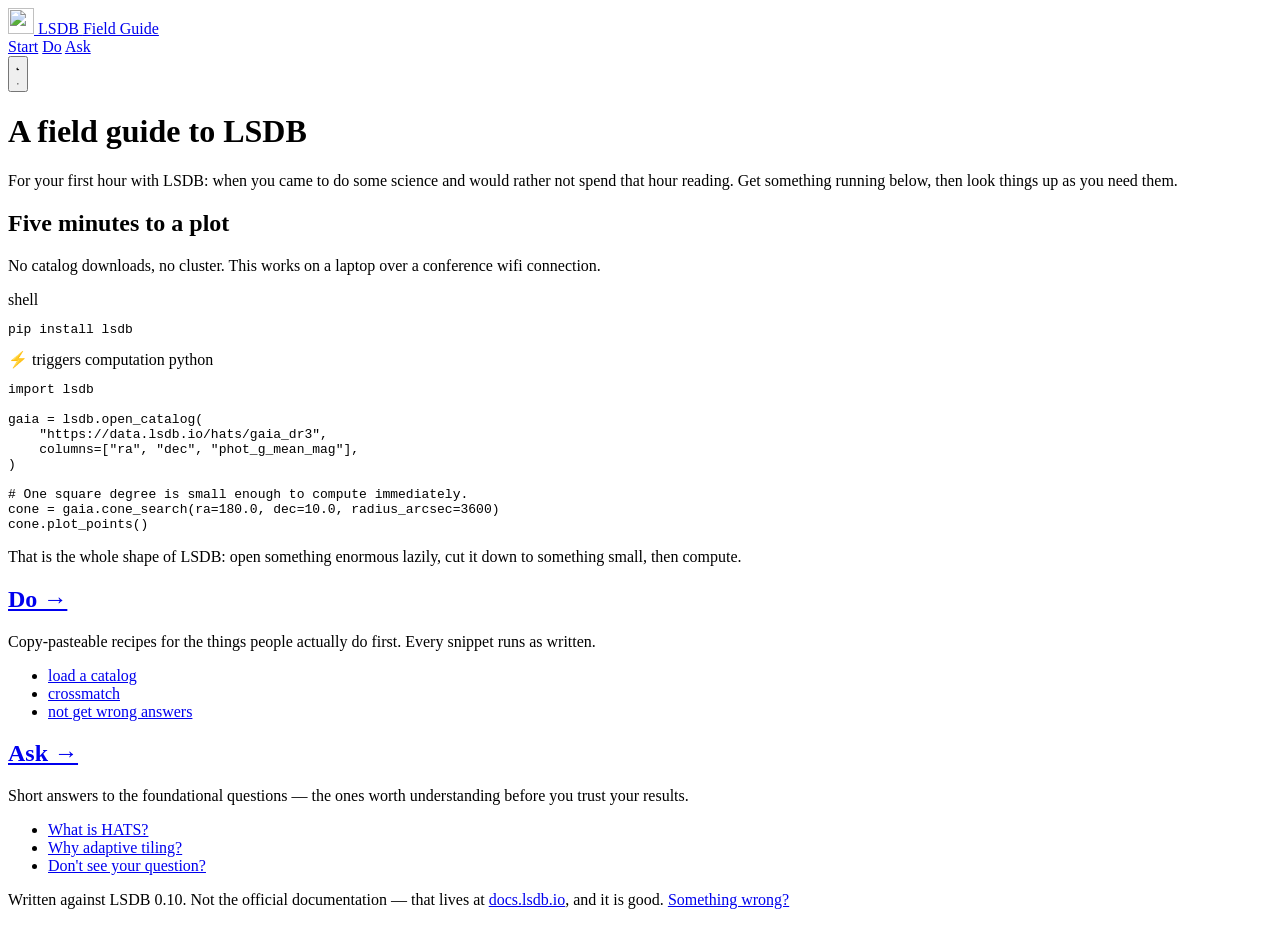
==== index.html @ 91d39778 "Add 'make one from a dataframe'; first-person heading; drop benchmarks from Do - New Load-a-catalog " ====
<!doctype html>
<html lang="en">
<head>
<meta charset="utf-8">
<meta name="viewport" content="width=device-width, initial-scale=1">
<title>LSDB Field Guide</title>
<meta name="description" content="A quick reference for your first hour with LSDB: get something running, then look up what you need.">
<link rel="icon" href="assets/img/favicon-32.png" sizes="32x32">
<link rel="apple-touch-icon" href="assets/img/apple-touch-icon.png">
<link rel="stylesheet" href="assets/style.css">
<script>
  // Applied before first paint so an explicit theme choice never flashes.
  try { var t = localStorage.getItem("theme"); if (t) document.documentElement.dataset.theme = t; } catch (e) {}
</script>
</head>
<body>

<header class="topbar">
  <a class="topbar__brand" href="index.html">
    <img src="assets/img/lsdb-logo.webp" alt="" width="26" height="26">
    LSDB <span>Field Guide</span>
  </a>
  <nav class="topbar__nav">
    <a href="index.html" aria-current="page">Start</a>
    <a href="do.html">Do</a>
    <a href="ask.html">Ask</a>
  </nav>
  <div class="topbar__actions">
    <button class="themetoggle" type="button" aria-label="Switch between light and dark" title="Switch between light and dark">
      <svg class="moon" viewBox="0 0 24 24" aria-hidden="true"><path d="M21 12.8A9 9 0 1 1 11.2 3a7 7 0 0 0 9.8 9.8z"/></svg>
      <svg class="sun" viewBox="0 0 24 24" aria-hidden="true"><circle cx="12" cy="12" r="4.2"/><path d="M12 2v2M12 20v2M2 12h2M20 12h2M4.9 4.9l1.4 1.4M17.7 17.7l1.4 1.4M19.1 4.9l-1.4 1.4M6.3 17.7l-1.4 1.4"/></svg>
    </button>
  </div>
</header>

<div class="shell shell--solo">
  <main class="content">

    <div class="pagehead">
      <h1>A field guide to LSDB</h1>
      <p>For your first hour with LSDB: when you came to do some science and would
         rather not spend that hour reading. Get something running below, then look things
         up as you need them.</p>
    </div>

    <section class="starter" id="five-minutes">
      <h2>Five minutes to a plot</h2>
      <p>No catalog downloads, no cluster. This works on a laptop over a conference wifi connection.</p>

      <div class="snippet" data-setup="none" data-verify="skip" data-skip-reason="installs packages">
        <div class="snippet__bar"><span class="snippet__label">shell</span></div>
        <pre><code>pip install lsdb</code></pre>
      </div>

      <div class="snippet" data-setup="none" data-verify="run">
        <div class="snippet__bar">
          <span class="badge badge--hot">&#9889; triggers computation</span>
          <span class="snippet__label">python</span>
        </div>
        <pre><code>import lsdb

gaia = lsdb.open_catalog(
    "https://data.lsdb.io/hats/gaia_dr3",
    columns=["ra", "dec", "phot_g_mean_mag"],
)

# One square degree is small enough to compute immediately.
cone = gaia.cone_search(ra=180.0, dec=10.0, radius_arcsec=3600)
cone.plot_points()</code></pre>
      </div>

      <p style="margin-bottom:0">That is the whole shape of LSDB: open something enormous lazily,
         cut it down to something small, then compute.</p>
    </section>

    <div class="doors">
      <div class="door">
        <h2><a href="do.html">Do &rarr;</a></h2>
        <p>Copy-pasteable recipes for the things people actually do first. Every snippet runs
           as written.</p>
        <ul>
          <li><a href="do.html#load-a-catalog">load a catalog</a></li>
          <li><a href="do.html#crossmatch">crossmatch</a></li>
          <li><a href="do.html#crossmatch-margins">not get wrong answers</a></li>
        </ul>
      </div>
      <div class="door">
        <h2><a href="ask.html">Ask &rarr;</a></h2>
        <p>Short answers to the foundational questions &mdash; the ones worth understanding
           before you trust your results.</p>
        <ul>
          <li><a href="ask.html#what-is-hats">What is HATS?</a></li>
          <li><a href="ask.html#hats-adaptive">Why adaptive tiling?</a></li>
          <li><a href="ask.html#more-help">Don't see your question?</a></li>
        </ul>
      </div>
    </div>

    <footer class="footer">
      <p>Written against LSDB 0.10. Not the official documentation &mdash; that lives at
         <a href="https://docs.lsdb.io">docs.lsdb.io</a>, and it is good.
         <a href="https://github.com/olivialynn/lsdb-field-guide/issues">Something wrong?</a></p>
    </footer>

  </main>
</div>

<script src="assets/site.js"></script>
</body>
</html>
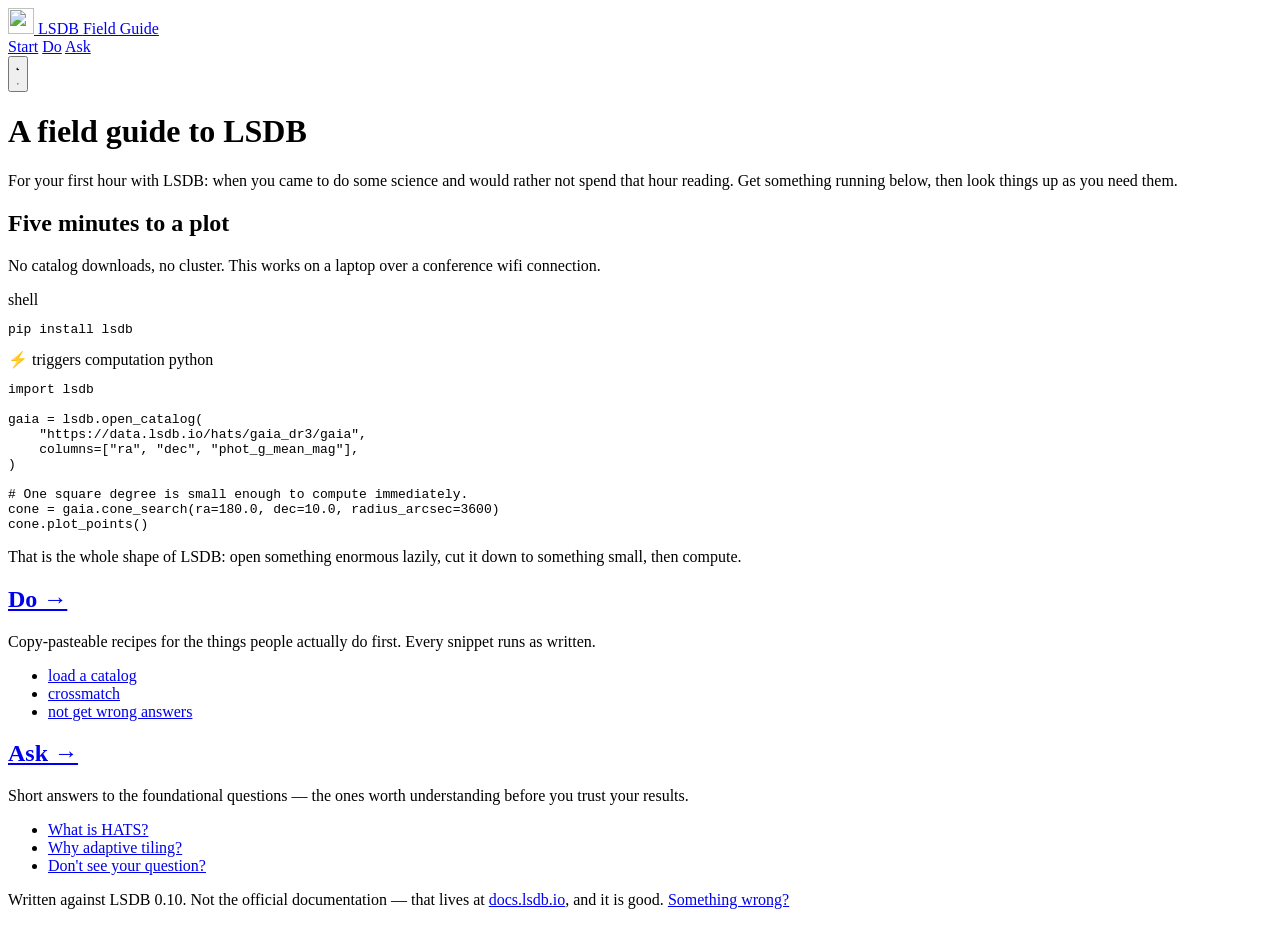
==== commit e75c5f40: "Fix the starter snippet's catalog URL index.html pointed at https://data.lsdb.io/hats/gaia_dr3, whic" ====
--- a/index.html
+++ b/index.html
@@ -60,7 +60,7 @@
         <pre><code>import lsdb
 
 gaia = lsdb.open_catalog(
-    "https://data.lsdb.io/hats/gaia_dr3",
+    "https://data.lsdb.io/hats/gaia_dr3/gaia",
     columns=["ra", "dec", "phot_g_mean_mag"],
 )
 
@@ -99,7 +99,7 @@
     <footer class="footer">
       <p>Written against LSDB 0.10. Not the official documentation &mdash; that lives at
          <a href="https://docs.lsdb.io">docs.lsdb.io</a>, and it is good.
-         <a href="https://github.com/olivialynn/lsdb-field-guide/issues">Something wrong?</a></p>
+         <a href="https://github.com/astronomy-commons/lsdb-field-guide/issues">Something wrong?</a></p>
     </footer>
 
   </main>
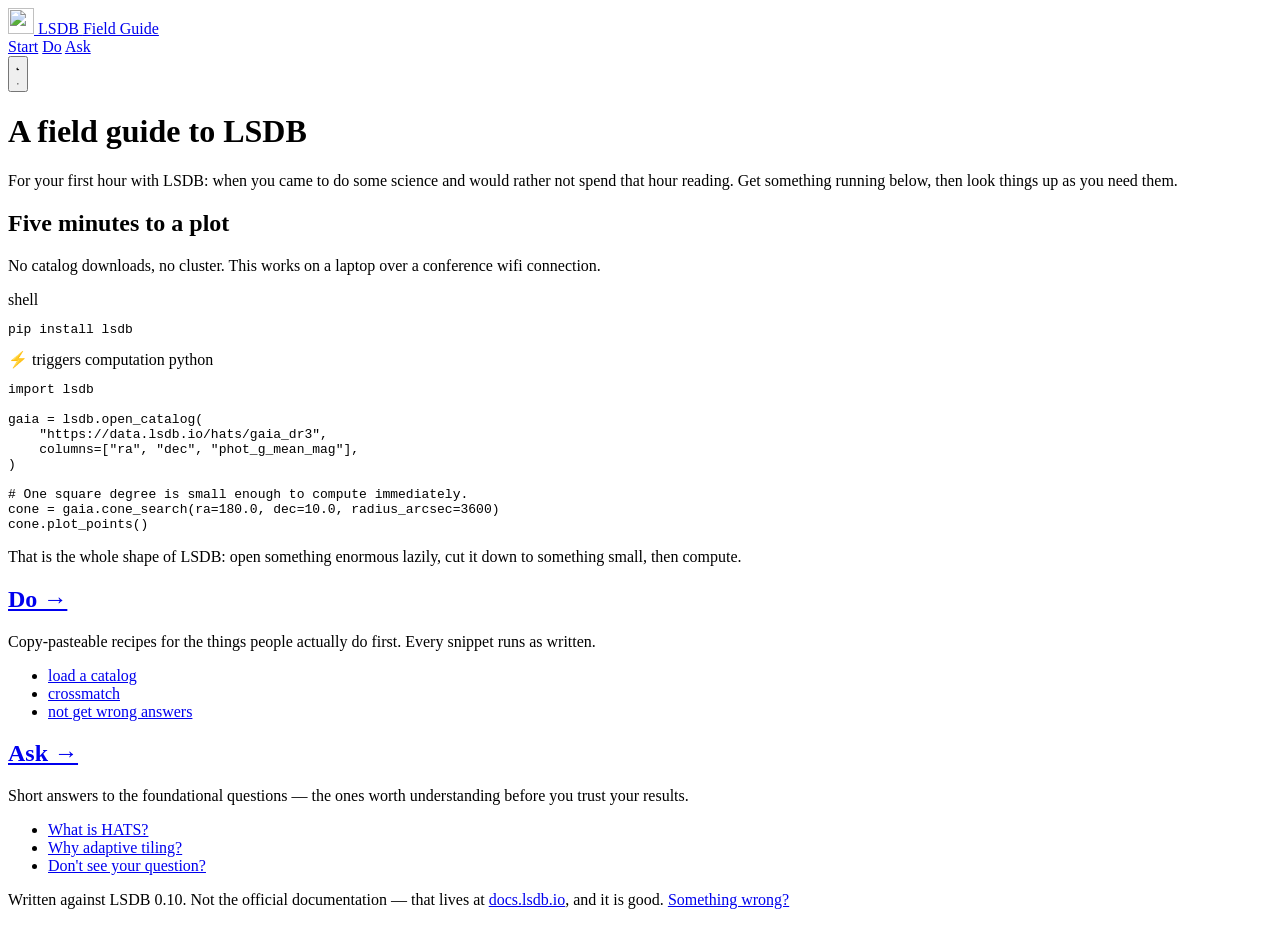
==== commit 6c5ba19d: "Restore the collection URL in the starter snippet Reverts my own change. data.lsdb.io/hats/gaia_dr3 " ====
--- a/index.html
+++ b/index.html
@@ -60,7 +60,7 @@
         <pre><code>import lsdb
 
 gaia = lsdb.open_catalog(
-    "https://data.lsdb.io/hats/gaia_dr3/gaia",
+    "https://data.lsdb.io/hats/gaia_dr3",
     columns=["ra", "dec", "phot_g_mean_mag"],
 )
 
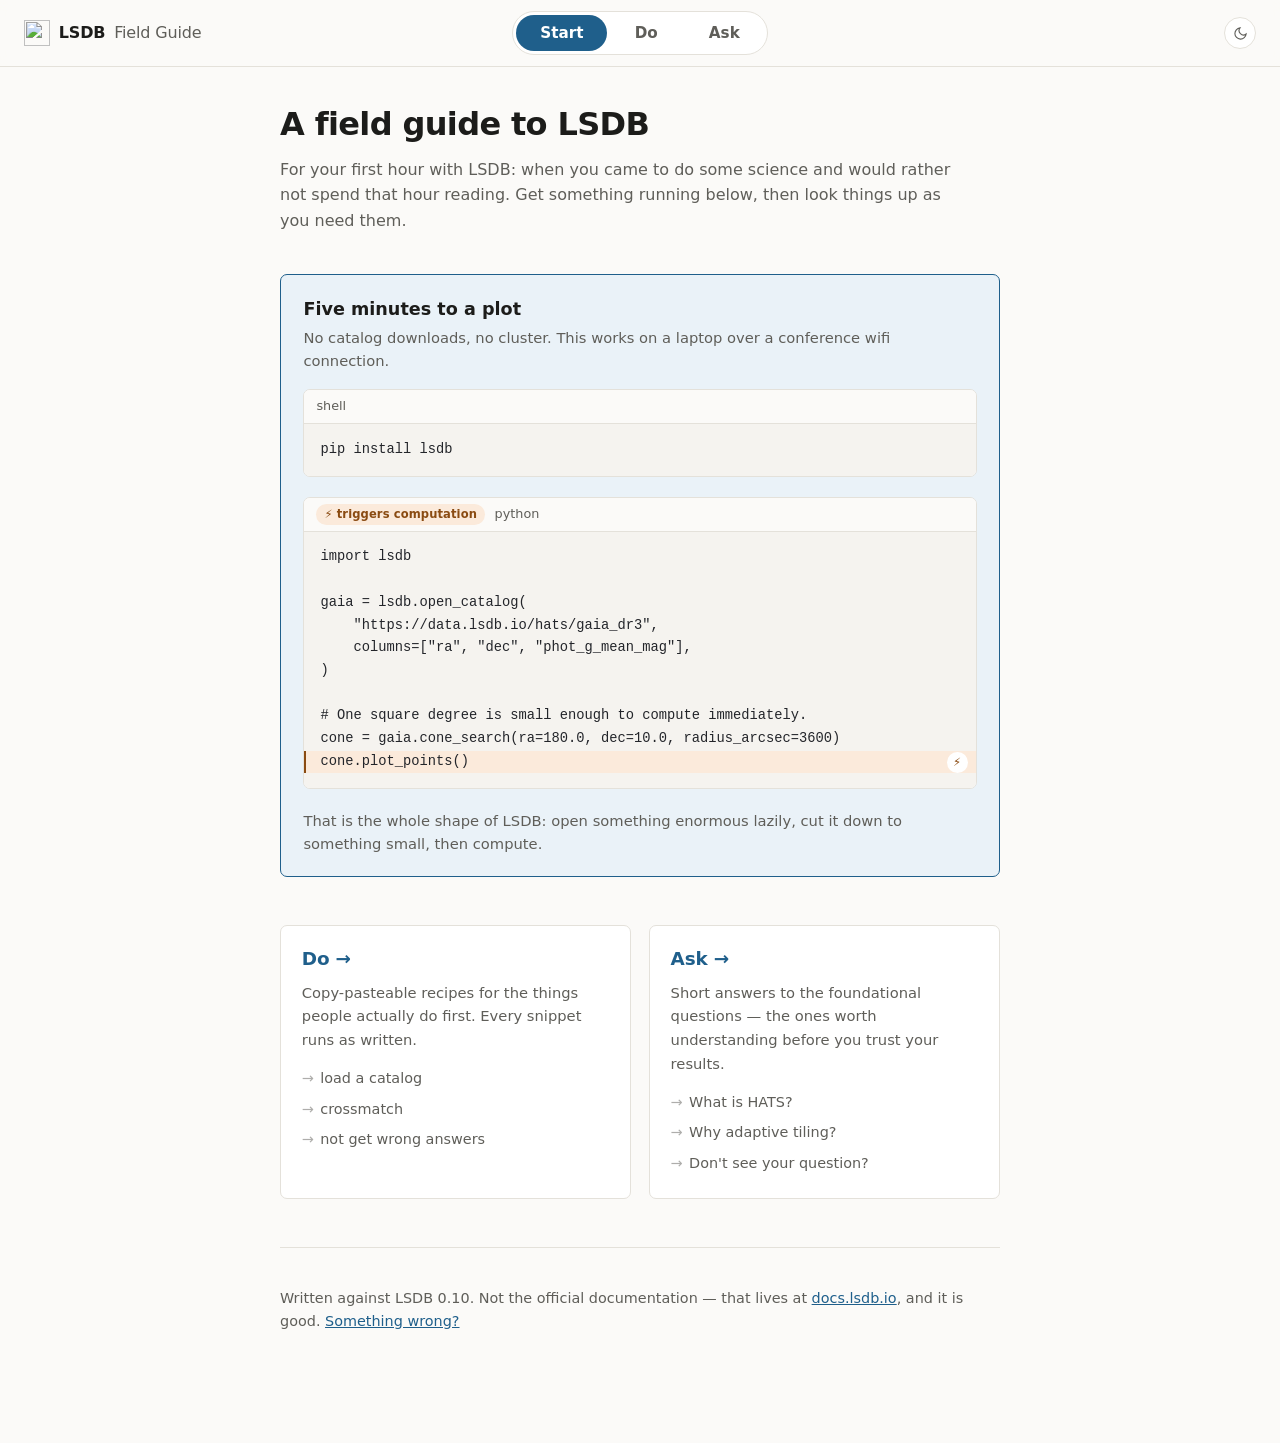
==== commit 7c1ec462: "Mark the line in each snippet that triggers computation The badge in the snippet bar says a snippet " ====
--- a/index.html
+++ b/index.html
@@ -66,7 +66,7 @@
 
 # One square degree is small enough to compute immediately.
 cone = gaia.cone_search(ra=180.0, dec=10.0, radius_arcsec=3600)
-cone.plot_points()</code></pre>
+<span class="hot">cone.plot_points()</span></code></pre>
       </div>
 
       <p style="margin-bottom:0">That is the whole shape of LSDB: open something enormous lazily,
--- a/assets/style.css
+++ b/assets/style.css
@@ -0,0 +1,388 @@
+/* LSDB Field Guide — one hand-written stylesheet, no build step. */
+
+:root {
+  --bg:        #fbfaf8;
+  --surface:   #ffffff;
+  --text:      #1c1c1a;
+  --muted:     #5f5e59;
+  --border:    #e4e1da;
+  --accent:    #1f5f8b;
+  --accent-bg: #eaf2f8;
+  --code-bg:   #f5f3ef;
+  --code-text: #23252a;
+  --warn-bg:   #fdf3e7;
+  --warn-bd:   #d98324;
+  --warn-tx:   #7a4a10;
+  --on-accent: #ffffff;
+  --hot-bg:    #fbeadb;
+  --hot-tx:    #8a4b12;
+  --radius: 7px;
+  --sans: ui-sans-serif, system-ui, -apple-system, "Segoe UI", Helvetica, Arial, sans-serif;
+  --mono: ui-monospace, SFMono-Regular, "SF Mono", Menlo, Consolas, monospace;
+}
+
+/* Dark tokens live in two places on purpose: the media query serves viewers who
+   never touch the toggle, the attribute rule serves those who do. */
+@media (prefers-color-scheme: dark) {
+  :root:not([data-theme="light"]) {
+    --bg:        #16171a;
+    --surface:   #1d1f23;
+    --text:      #e8e6e1;
+    --muted:     #9b988f;
+    --border:    #2f323a;
+    --accent:    #84b6dd;
+    --accent-bg: #1a2530;
+    --code-bg:   #202329;
+    --code-text: #e2e0da;
+    --warn-bg:   #2b2116;
+    --warn-bd:   #c07a2a;
+    --warn-tx:   #f0c088;
+    --hot-bg:    #33241a;
+    --hot-tx:    #e0a065;
+    --on-accent: #10161c;
+  }
+}
+
+:root[data-theme="dark"] {
+    --bg:        #16171a;
+    --surface:   #1d1f23;
+    --text:      #e8e6e1;
+    --muted:     #9b988f;
+    --border:    #2f323a;
+    --accent:    #84b6dd;
+    --accent-bg: #1a2530;
+    --code-bg:   #202329;
+    --code-text: #e2e0da;
+    --warn-bg:   #2b2116;
+    --warn-bd:   #c07a2a;
+    --warn-tx:   #f0c088;
+    --hot-bg:    #33241a;
+    --hot-tx:    #e0a065;
+    --on-accent: #10161c;
+}
+
+* { box-sizing: border-box; }
+
+html { scroll-behavior: smooth; scroll-padding-top: 5rem; }
+
+body {
+  margin: 0;
+  background: var(--bg);
+  color: var(--text);
+  font: 16px/1.6 var(--sans);
+  -webkit-font-smoothing: antialiased;
+}
+
+/* ---------- top bar ---------- */
+
+.topbar {
+  position: sticky; top: 0; z-index: 50;
+  display: grid; grid-template-columns: 1fr auto 1fr; align-items: center; gap: 1rem;
+  padding: 0.7rem 1.5rem;
+  background: color-mix(in srgb, var(--bg) 88%, transparent);
+  backdrop-filter: blur(8px);
+  border-bottom: 1px solid var(--border);
+}
+.topbar__brand {
+  justify-self: start; display: flex; align-items: center; gap: 0.55rem;
+  font-weight: 650; letter-spacing: -0.01em; text-decoration: none; color: var(--text);
+}
+.topbar__brand img { width: 26px; height: 26px; display: block; }
+.topbar__brand span { color: var(--muted); font-weight: 400; }
+
+.topbar__nav {
+  justify-self: center; display: flex; gap: 0.2rem;
+  padding: 0.2rem; border: 1px solid var(--border); border-radius: 100px;
+  background: var(--surface);
+}
+.topbar__nav a {
+  padding: 0.35rem 1.5rem; border-radius: 100px; text-decoration: none;
+  color: var(--muted); font-weight: 600; font-size: 0.95rem;
+}
+.topbar__nav a:hover { color: var(--text); }
+.topbar__nav a[aria-current="page"] { background: var(--accent); color: var(--on-accent); }
+
+.topbar__actions { justify-self: end; }
+.themetoggle {
+  display: grid; place-items: center; width: 2rem; height: 2rem;
+  border: 1px solid var(--border); border-radius: 50%;
+  background: var(--surface); color: var(--muted); cursor: pointer;
+}
+.themetoggle:hover { color: var(--accent); border-color: var(--accent); }
+.themetoggle svg { width: 15px; height: 15px; fill: none; stroke: currentColor; stroke-width: 1.8; }
+.themetoggle .sun { display: none; }
+:root[data-theme="dark"] .themetoggle .sun { display: block; }
+:root[data-theme="dark"] .themetoggle .moon { display: none; }
+@media (prefers-color-scheme: dark) {
+  :root:not([data-theme="light"]) .themetoggle .sun { display: block; }
+  :root:not([data-theme="light"]) .themetoggle .moon { display: none; }
+}
+
+/* ---------- layout ---------- */
+
+.shell {
+  display: grid;
+  grid-template-columns: 15rem minmax(0, 1fr);
+  gap: 3rem;
+  max-width: 68rem;
+  margin: 0 auto;
+  padding: 2rem 1.5rem 6rem;
+}
+
+.sidebar { position: sticky; top: 4.5rem; align-self: start; max-height: calc(100vh - 6rem); overflow-y: auto; }
+.sidebar h2 {
+  font-size: 0.7rem; text-transform: uppercase; letter-spacing: 0.09em;
+  color: var(--muted); margin: 0 0 0.75rem;
+}
+.sidebar ol { list-style: none; margin: 0; padding: 0; }
+.sidebar li { margin: 0; }
+/* Air between groups, so the eye lands on sections rather than scanning 31 lines. */
+.sidebar li:not(.is-sub) { margin-top: 1.15rem; }
+.sidebar li:first-child { margin-top: 0; }
+.sidebar a { display: block; text-decoration: none; }
+
+/* Section entries carry no rail: they are the things you scan for. */
+.sidebar li:not(.is-sub) > a {
+  padding: 0.2rem 0;
+  color: var(--text); font-weight: 650; font-size: 0.93rem;
+  letter-spacing: -0.005em;
+}
+.sidebar li:not(.is-sub) > a:hover,
+.sidebar li:not(.is-sub) > a.is-active { color: var(--accent); }
+
+/* Subsections hang off a rail, which now marks what belongs to what. */
+.sidebar .is-sub > a {
+  padding: 0.26rem 0 0.26rem 0.8rem;
+  border-left: 2px solid var(--border);
+  color: var(--muted); font-size: 0.85rem;
+}
+.sidebar .is-sub > a:hover { color: var(--text); border-left-color: var(--muted); }
+.sidebar .is-sub > a.is-active { color: var(--accent); border-left-color: var(--accent); font-weight: 550; }
+
+.content { min-width: 0; }
+
+/* Start has no sidebar: one narrower column, centred. */
+.shell--solo { grid-template-columns: minmax(0, 1fr); max-width: 48rem; }
+
+/* ---------- doors into Do and Ask ---------- */
+
+.doors { display: grid; grid-template-columns: 1fr 1fr; gap: 1.1rem; margin: 2.75rem 0 3rem; }
+.door {
+  padding: 1.15rem 1.3rem; background: var(--surface);
+  border: 1px solid var(--border); border-radius: var(--radius);
+}
+.door h2 { margin: 0 0 0.45rem; font-size: 1.15rem; letter-spacing: -0.01em; }
+.door h2 a { text-decoration: none; }
+.door > p { margin: 0 0 0.85rem; color: var(--muted); font-size: 0.92rem; }
+.door ul { margin: 0; padding: 0; list-style: none; }
+.door li { margin-bottom: 0.3rem; }
+.door li a { color: var(--muted); font-size: 0.9rem; text-decoration: none; }
+.door li a::before { content: "\2192"; opacity: 0.5; margin-right: 0.4rem; }
+.door li a:hover { color: var(--accent); }
+
+@media (max-width: 40rem) {
+  .doors { grid-template-columns: 1fr; }
+}
+
+/* ---------- page head ---------- */
+
+.pagehead { margin-bottom: 2.5rem; }
+.pagehead h1 { font-size: 2rem; letter-spacing: -0.02em; margin: 0 0 0.4rem; }
+.pagehead p { color: var(--muted); margin: 0; max-width: 42rem; }
+.pagehead p + p { margin-top: 0.7rem; }
+.pagehead ul { margin: 1rem 0 0; padding: 0; list-style: none; max-width: 44rem; color: var(--muted); }
+.pagehead li { position: relative; padding-left: 1.15rem; margin-bottom: 0.5rem; }
+.pagehead li::before { content: "\2014"; position: absolute; left: 0; opacity: 0.45; }
+
+/* ---------- sections ---------- */
+
+/* The rule sits above the heading so it separates sections, rather than
+   underlining a title. h2 doubles its size gap over h3 (1.7 vs 1.1). */
+.section {
+  border-top: 1px solid var(--border);
+  padding-top: 2.25rem;
+  margin-bottom: 4.5rem;
+}
+.section > h2 {
+  font-size: 1.7rem; font-weight: 700; letter-spacing: -0.02em;
+  margin: 0 0 1.25rem;
+}
+/* Bind the heading to its own content: big space above the rule, less below
+   the title, so the section reads as one block rather than a floating label. */
+.section > h2 + h3 { margin-top: 1.5rem; }
+.section h3 {
+  font-size: 1.1rem; font-weight: 650; letter-spacing: -0.005em;
+  margin: 2.75rem 0 0.6rem;
+}
+.section p { max-width: 44rem; }
+.section ul { max-width: 44rem; }
+
+.anchor { color: var(--border); text-decoration: none; font-weight: 400; font-size: 0.65em; margin-left: 0.5rem; }
+.section > h2:hover .anchor { color: var(--accent); }
+
+/* ---------- snippets ---------- */
+
+.snippet { margin: 1rem 0 1.25rem; border: 1px solid var(--border); border-radius: var(--radius); overflow: hidden; background: var(--surface); }
+.snippet__bar {
+  display: flex; align-items: center; gap: 0.6rem;
+  padding: 0.4rem 0.6rem 0.4rem 0.75rem;
+  border-bottom: 1px solid var(--border);
+  background: var(--bg);
+}
+.snippet__label { font-size: 0.8rem; color: var(--muted); margin-right: auto; }
+.snippet pre { margin: 0; padding: 0.9rem 1rem; overflow-x: auto; background: var(--code-bg); }
+.snippet code { font: 0.86rem/1.65 var(--mono); color: var(--code-text); }
+
+/* Marks the line inside a snippet that actually costs something. The badge in the
+   bar says a snippet computes; this says where. Used only when some lines in the
+   snippet are cool -- if everything computes, the badge already told the whole
+   story and tinting every line just looks like a rendering fault.
+   The bolt is a pseudo-element, so it never lands in the clipboard or the a11y
+   tree, and it declares .badge's font outright: inside <code> it would otherwise
+   inherit --mono and resolve a different glyph than the badge it echoes. */
+.snippet pre code { display: block; width: max-content; min-width: 100%; }
+
+.snippet .hot {
+  display: block; position: relative;
+  margin-inline: -1rem;
+  padding-left: calc(1rem - 2px); padding-right: 2.4rem;
+  border-left: 2px solid var(--hot-tx);
+  background: var(--hot-bg);
+}
+.snippet .hot::after {
+  content: "\26A1";
+  position: absolute; top: 0.1rem; right: 0.5rem;
+  background: var(--surface); color: var(--hot-tx);
+  border-radius: 100px; padding: 0.1rem 0.4rem;
+  font-family: var(--sans); font-size: 0.72rem; font-weight: 550;
+  line-height: 1.5; letter-spacing: 0.01em;
+}
+
+.copy {
+  border: 1px solid var(--border); background: var(--surface);
+  color: var(--muted); border-radius: 5px; padding: 0.2rem 0.55rem;
+  font: 0.76rem var(--sans); cursor: pointer;
+}
+.copy:hover { color: var(--text); border-color: var(--accent); }
+
+/* Points at a notebook where this operation is used. Deliberately says "used in"
+   rather than "from": these snippets were written and run for this site, not
+   lifted out of the notebooks. */
+.snippet__src {
+  display: inline-flex; align-items: center; gap: 0.35rem;
+  color: var(--muted); font-size: 0.76rem; text-decoration: none; white-space: nowrap;
+}
+.snippet__src::before { content: "\25C6"; opacity: 0.5; font-size: 0.85em; }
+.snippet__src:hover { color: var(--accent); }
+
+@media (max-width: 40rem) { .snippet__src { display: none; } }
+.copy.is-done { color: var(--accent); border-color: var(--accent); }
+
+.output {
+  margin: -0.9rem 0 1.25rem; padding: 0.7rem 1rem;
+  border: 1px solid var(--border); border-top: 0;
+  border-radius: 0 0 var(--radius) var(--radius);
+  background: var(--bg); color: var(--muted);
+  font: 0.8rem/1.55 var(--mono); white-space: pre; overflow-x: auto;
+}
+
+/* ---------- badges ---------- */
+
+.badge {
+  display: inline-block; padding: 0.1rem 0.5rem; border-radius: 100px;
+  font: 550 0.72rem/1.5 var(--sans); letter-spacing: 0.01em; white-space: nowrap;
+}
+.badge--hot  { background: var(--hot-bg);  color: var(--hot-tx); }
+
+/* ---------- callouts ---------- */
+
+.callout {
+  margin: 1.5rem 0; padding: 0.9rem 1.1rem;
+  border: 1px solid var(--border); border-left: 3px solid var(--accent);
+  border-radius: var(--radius); background: var(--surface);
+}
+.callout p:first-child { margin-top: 0; }
+.callout p:last-child { margin-bottom: 0; }
+.callout__title {
+  display: block; margin-bottom: 0.5rem;
+  font-size: 0.72rem; font-weight: 700; letter-spacing: 0.09em;
+  text-transform: uppercase; color: var(--muted);
+}
+.callout--warn { background: var(--warn-bg); border-color: var(--warn-bd); border-left-width: 3px; color: var(--warn-tx); }
+.callout--warn .callout__title { color: var(--warn-tx); opacity: 0.95; }
+.callout--warn code { background: color-mix(in srgb, var(--warn-bd) 18%, transparent); }
+
+/* ---------- links out ---------- */
+
+.links { display: flex; flex-wrap: wrap; gap: 0.5rem; margin-top: 1.25rem; }
+.links a {
+  display: inline-flex; align-items: center; gap: 0.4rem;
+  padding: 0.3rem 0.7rem; border: 1px solid var(--border); border-radius: 100px;
+  background: var(--surface); color: var(--muted);
+  font-size: 0.83rem; text-decoration: none;
+}
+.links a:hover { color: var(--accent); border-color: var(--accent); }
+.links a::before { content: "→"; opacity: 0.55; }
+.links a.link--nb::before { content: "◆"; }
+
+/* ---------- starter strip ---------- */
+
+.starter {
+  margin-bottom: 3rem; padding: 1.25rem 1.4rem;
+  border: 1px solid var(--accent); border-radius: var(--radius);
+  background: var(--accent-bg);
+}
+.starter h2 { margin: 0 0 0.2rem; font-size: 1.1rem; }
+.starter > p { margin: 0 0 0.9rem; color: var(--muted); font-size: 0.92rem; }
+.starter .snippet { background: var(--surface); }
+
+/* ---------- cards (Ask page) ---------- */
+
+.figure { margin: 1.5rem 0; }
+.figure svg { display: block; width: 100%; height: auto; }
+.figure figcaption { margin-top: 0.6rem; color: var(--muted); font-size: 0.85rem; }
+
+/* ---------- comparison tables ---------- */
+
+.tablewrap { overflow-x: auto; margin: 1.25rem 0; }
+.tablewrap table { border-collapse: collapse; width: 100%; font-size: 0.92rem; }
+.tablewrap th, .tablewrap td {
+  text-align: left; padding: 0.55rem 0.8rem 0.55rem 0;
+  border-bottom: 1px solid var(--border); vertical-align: top;
+}
+.tablewrap th {
+  font-size: 0.7rem; text-transform: uppercase; letter-spacing: 0.08em;
+  color: var(--muted); font-weight: 700;
+}
+.tablewrap td:first-child { font-weight: 600; white-space: nowrap; }
+
+/* ---------- inline bits ---------- */
+
+a { color: var(--accent); }
+p code, li code, td code {
+  background: var(--code-bg); padding: 0.1em 0.35em;
+  border-radius: 4px; font: 0.88em var(--mono);
+}
+
+.footer { border-top: 1px solid var(--border); padding-top: 1.5rem; color: var(--muted); font-size: 0.9rem; }
+
+/* ---------- responsive ---------- */
+
+@media (max-width: 40rem) {
+  .topbar { grid-template-columns: auto 1fr auto; padding: 0.6rem 0.9rem; gap: 0.6rem; }
+  .topbar__brand span { display: none; }
+  .topbar__nav a { padding: 0.35rem 1.1rem; }
+}
+
+@media (max-width: 52rem) {
+  .shell { grid-template-columns: 1fr; gap: 1.5rem; padding-top: 1.25rem; }
+  .sidebar { position: static; max-height: none; padding-bottom: 1rem; border-bottom: 1px solid var(--border); }
+  .sidebar ol { display: flex; flex-wrap: wrap; gap: 0.3rem; }
+  .sidebar li:not(.is-sub) { margin-top: 0; }
+  .sidebar li:not(.is-sub) > a {
+    padding: 0.25rem 0.7rem; font-size: 0.85rem;
+    border: 1px solid var(--border); border-radius: 100px;
+  }
+  .sidebar li:not(.is-sub) > a.is-active { border-color: var(--accent); }
+  .sidebar .is-sub { display: none; }
+}
